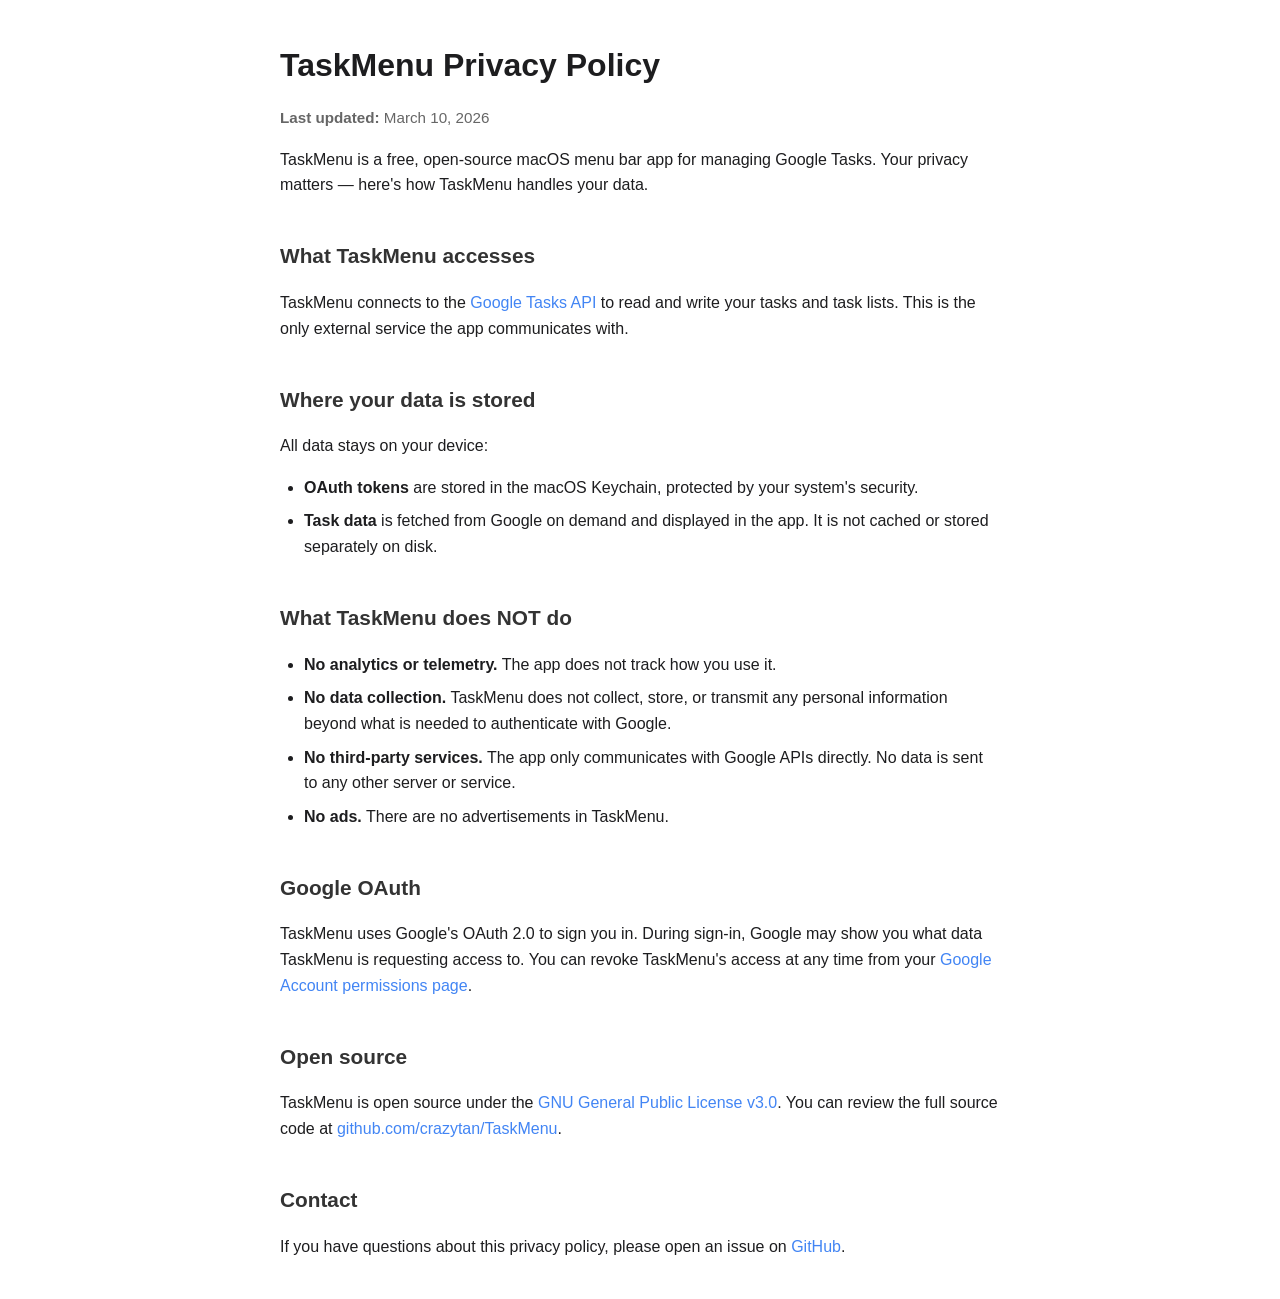
==== docs/privacy.html @ d13bd48c "Add HTML privacy policy for Google OAuth compliance" ====
<!DOCTYPE html>
<html lang="en">
<head>
    <meta charset="UTF-8">
    <meta name="viewport" content="width=device-width, initial-scale=1.0">
    <title>TaskMenu — Privacy Policy</title>
    <style>
        body { font-family: -apple-system, BlinkMacSystemFont, 'Segoe UI', Roboto, sans-serif; max-width: 720px; margin: 40px auto; padding: 0 20px; color: #1d1d1f; line-height: 1.6; }
        h1 { font-size: 2em; margin-bottom: 0.2em; }
        h2 { font-size: 1.3em; margin-top: 2em; color: #333; }
        a { color: #4285F4; text-decoration: none; }
        a:hover { text-decoration: underline; }
        ul { padding-left: 1.5em; }
        li { margin-bottom: 0.5em; }
        .updated { color: #666; font-size: 0.95em; }
    </style>
</head>
<body>
    <h1>TaskMenu Privacy Policy</h1>
    <p class="updated"><strong>Last updated:</strong> March 10, 2026</p>
    <p>TaskMenu is a free, open-source macOS menu bar app for managing Google Tasks. Your privacy matters — here's how TaskMenu handles your data.</p>

    <h2>What TaskMenu accesses</h2>
    <p>TaskMenu connects to the <a href="https://developers.google.com/tasks">Google Tasks API</a> to read and write your tasks and task lists. This is the only external service the app communicates with.</p>

    <h2>Where your data is stored</h2>
    <p>All data stays on your device:</p>
    <ul>
        <li><strong>OAuth tokens</strong> are stored in the macOS Keychain, protected by your system's security.</li>
        <li><strong>Task data</strong> is fetched from Google on demand and displayed in the app. It is not cached or stored separately on disk.</li>
    </ul>

    <h2>What TaskMenu does NOT do</h2>
    <ul>
        <li><strong>No analytics or telemetry.</strong> The app does not track how you use it.</li>
        <li><strong>No data collection.</strong> TaskMenu does not collect, store, or transmit any personal information beyond what is needed to authenticate with Google.</li>
        <li><strong>No third-party services.</strong> The app only communicates with Google APIs directly. No data is sent to any other server or service.</li>
        <li><strong>No ads.</strong> There are no advertisements in TaskMenu.</li>
    </ul>

    <h2>Google OAuth</h2>
    <p>TaskMenu uses Google's OAuth 2.0 to sign you in. During sign-in, Google may show you what data TaskMenu is requesting access to. You can revoke TaskMenu's access at any time from your <a href="https://myaccount.google.com/permissions">Google Account permissions page</a>.</p>

    <h2>Open source</h2>
    <p>TaskMenu is open source under the <a href="https://github.com/crazytan/TaskMenu/blob/main/LICENSE">GNU General Public License v3.0</a>. You can review the full source code at <a href="https://github.com/crazytan/TaskMenu">github.com/crazytan/TaskMenu</a>.</p>

    <h2>Contact</h2>
    <p>If you have questions about this privacy policy, please open an issue on <a href="https://github.com/crazytan/TaskMenu/issues">GitHub</a>.</p>
</body>
</html>
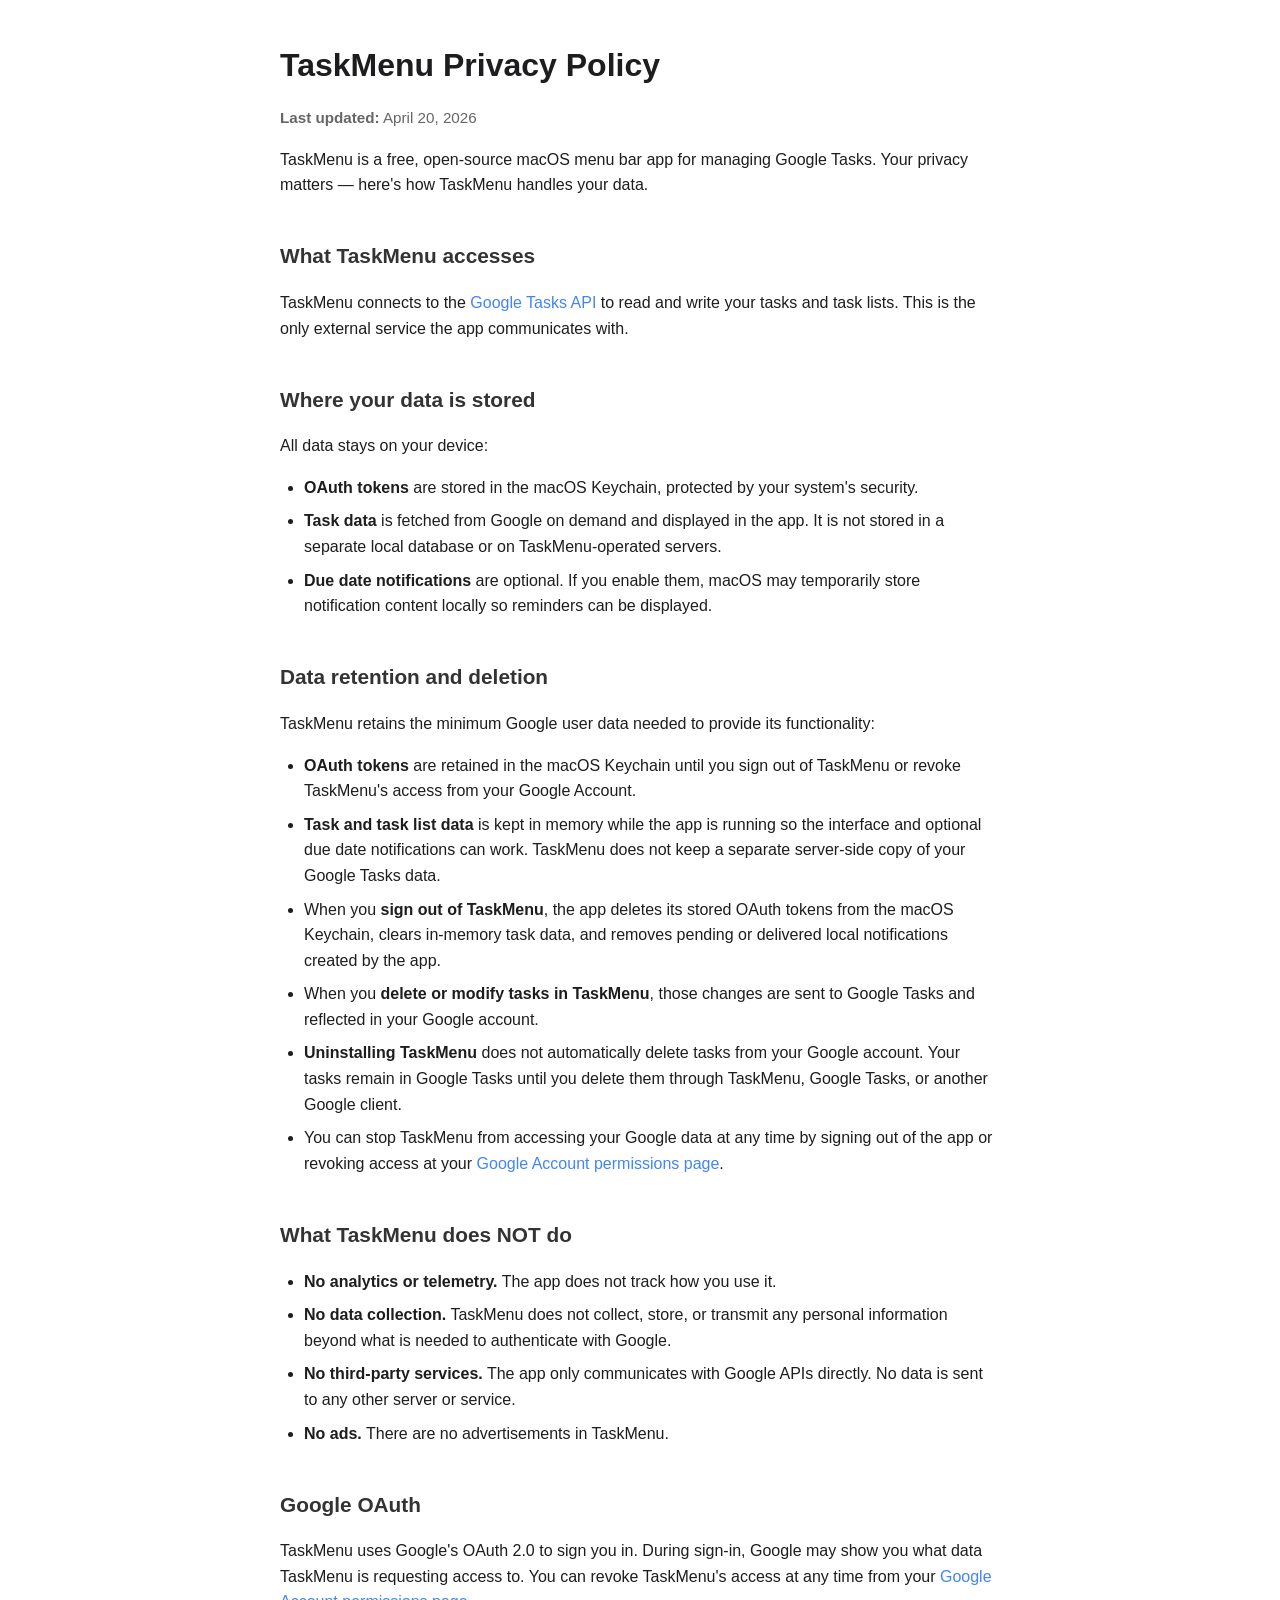
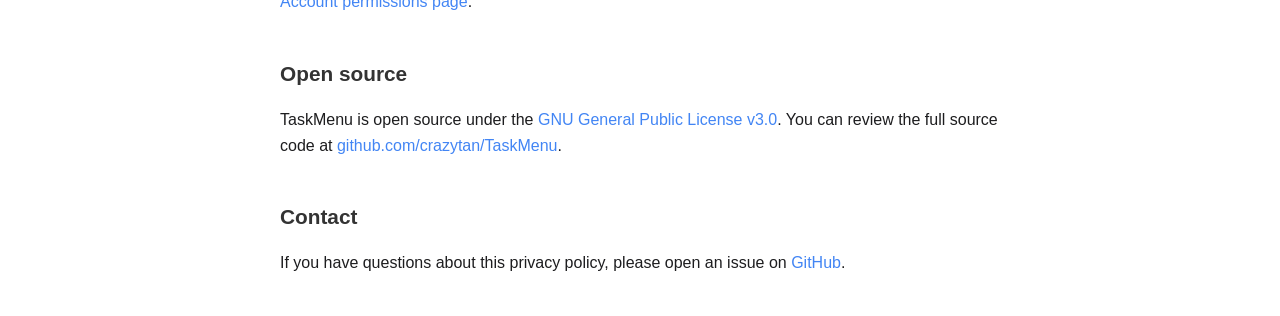
==== commit a7850ca7: "Update privacy policy for OAuth verification" ====
--- a/docs/privacy.html
+++ b/docs/privacy.html
@@ -17,7 +17,7 @@
 </head>
 <body>
     <h1>TaskMenu Privacy Policy</h1>
-    <p class="updated"><strong>Last updated:</strong> March 10, 2026</p>
+    <p class="updated"><strong>Last updated:</strong> April 20, 2026</p>
     <p>TaskMenu is a free, open-source macOS menu bar app for managing Google Tasks. Your privacy matters — here's how TaskMenu handles your data.</p>
 
     <h2>What TaskMenu accesses</h2>
@@ -27,7 +27,19 @@
     <p>All data stays on your device:</p>
     <ul>
         <li><strong>OAuth tokens</strong> are stored in the macOS Keychain, protected by your system's security.</li>
-        <li><strong>Task data</strong> is fetched from Google on demand and displayed in the app. It is not cached or stored separately on disk.</li>
+        <li><strong>Task data</strong> is fetched from Google on demand and displayed in the app. It is not stored in a separate local database or on TaskMenu-operated servers.</li>
+        <li><strong>Due date notifications</strong> are optional. If you enable them, macOS may temporarily store notification content locally so reminders can be displayed.</li>
+    </ul>
+
+    <h2>Data retention and deletion</h2>
+    <p>TaskMenu retains the minimum Google user data needed to provide its functionality:</p>
+    <ul>
+        <li><strong>OAuth tokens</strong> are retained in the macOS Keychain until you sign out of TaskMenu or revoke TaskMenu's access from your Google Account.</li>
+        <li><strong>Task and task list data</strong> is kept in memory while the app is running so the interface and optional due date notifications can work. TaskMenu does not keep a separate server-side copy of your Google Tasks data.</li>
+        <li>When you <strong>sign out of TaskMenu</strong>, the app deletes its stored OAuth tokens from the macOS Keychain, clears in-memory task data, and removes pending or delivered local notifications created by the app.</li>
+        <li>When you <strong>delete or modify tasks in TaskMenu</strong>, those changes are sent to Google Tasks and reflected in your Google account.</li>
+        <li><strong>Uninstalling TaskMenu</strong> does not automatically delete tasks from your Google account. Your tasks remain in Google Tasks until you delete them through TaskMenu, Google Tasks, or another Google client.</li>
+        <li>You can stop TaskMenu from accessing your Google data at any time by signing out of the app or revoking access at your <a href="https://myaccount.google.com/permissions">Google Account permissions page</a>.</li>
     </ul>
 
     <h2>What TaskMenu does NOT do</h2>
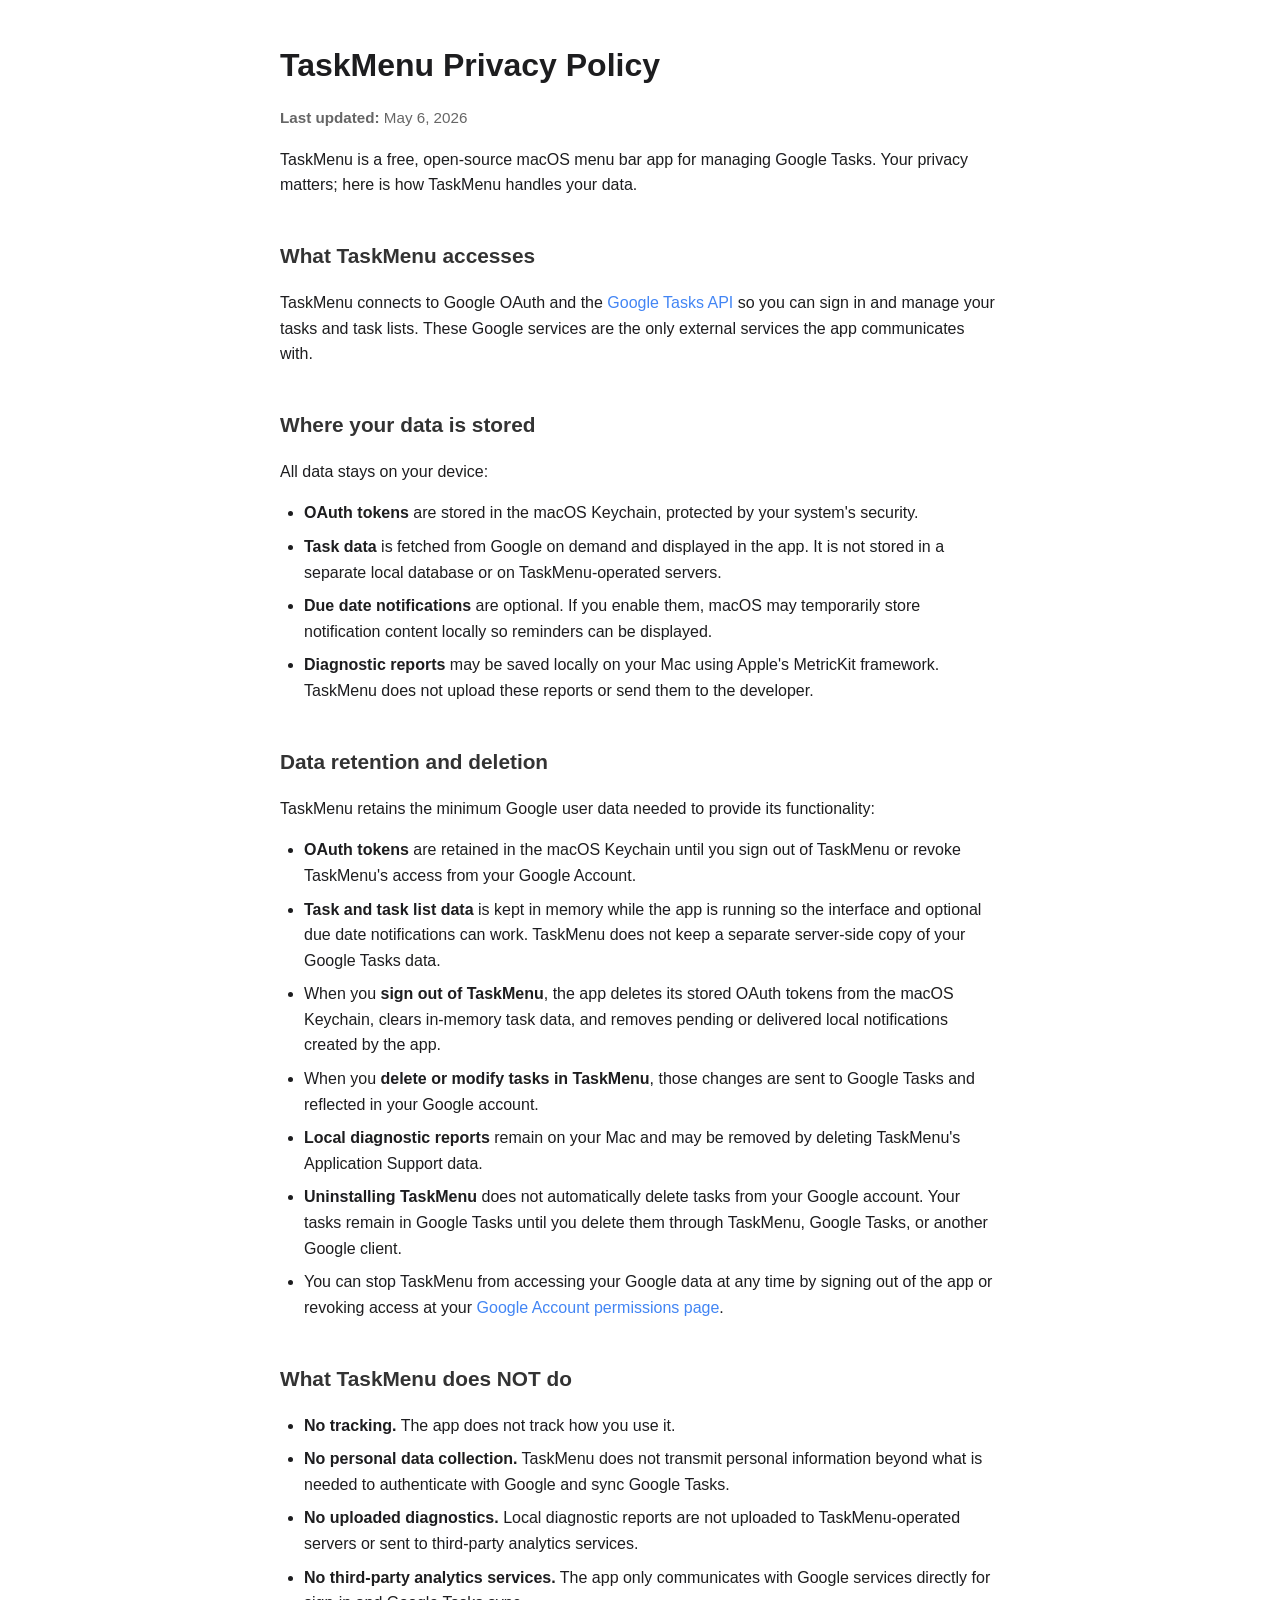
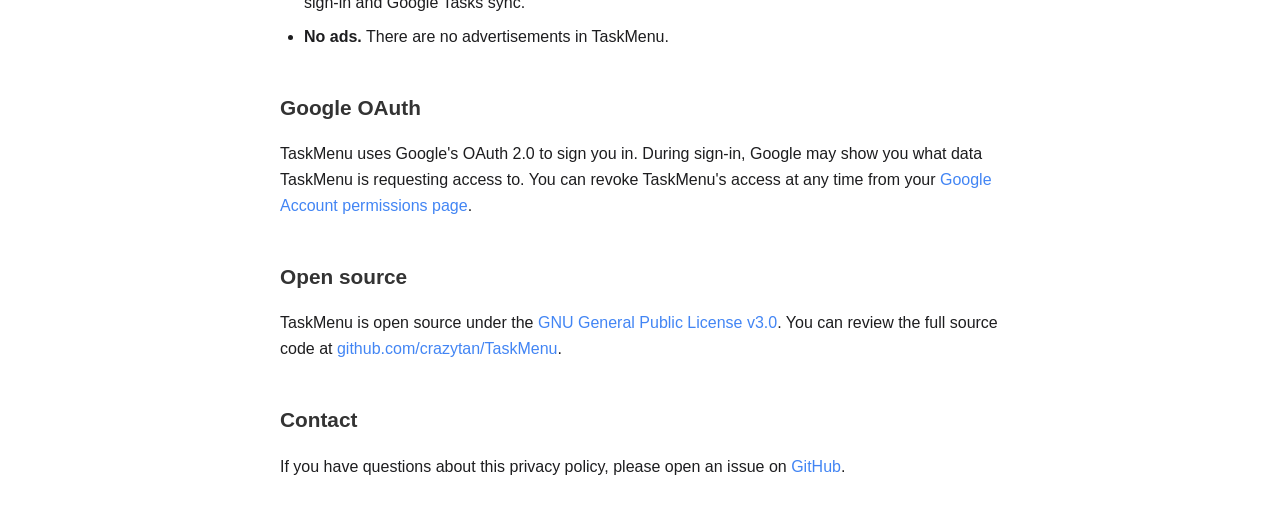
==== commit a92a3c2c: "Update launch wording" ====
--- a/docs/privacy.html
+++ b/docs/privacy.html
@@ -17,11 +17,11 @@
 </head>
 <body>
     <h1>TaskMenu Privacy Policy</h1>
-    <p class="updated"><strong>Last updated:</strong> April 20, 2026</p>
-    <p>TaskMenu is a free, open-source macOS menu bar app for managing Google Tasks. Your privacy matters — here's how TaskMenu handles your data.</p>
+    <p class="updated"><strong>Last updated:</strong> May 6, 2026</p>
+    <p>TaskMenu is a free, open-source macOS menu bar app for managing Google Tasks. Your privacy matters; here is how TaskMenu handles your data.</p>
 
     <h2>What TaskMenu accesses</h2>
-    <p>TaskMenu connects to the <a href="https://developers.google.com/tasks">Google Tasks API</a> to read and write your tasks and task lists. This is the only external service the app communicates with.</p>
+    <p>TaskMenu connects to Google OAuth and the <a href="https://developers.google.com/tasks">Google Tasks API</a> so you can sign in and manage your tasks and task lists. These Google services are the only external services the app communicates with.</p>
 
     <h2>Where your data is stored</h2>
     <p>All data stays on your device:</p>
@@ -29,6 +29,7 @@
         <li><strong>OAuth tokens</strong> are stored in the macOS Keychain, protected by your system's security.</li>
         <li><strong>Task data</strong> is fetched from Google on demand and displayed in the app. It is not stored in a separate local database or on TaskMenu-operated servers.</li>
         <li><strong>Due date notifications</strong> are optional. If you enable them, macOS may temporarily store notification content locally so reminders can be displayed.</li>
+        <li><strong>Diagnostic reports</strong> may be saved locally on your Mac using Apple's MetricKit framework. TaskMenu does not upload these reports or send them to the developer.</li>
     </ul>
 
     <h2>Data retention and deletion</h2>
@@ -38,15 +39,17 @@
         <li><strong>Task and task list data</strong> is kept in memory while the app is running so the interface and optional due date notifications can work. TaskMenu does not keep a separate server-side copy of your Google Tasks data.</li>
         <li>When you <strong>sign out of TaskMenu</strong>, the app deletes its stored OAuth tokens from the macOS Keychain, clears in-memory task data, and removes pending or delivered local notifications created by the app.</li>
         <li>When you <strong>delete or modify tasks in TaskMenu</strong>, those changes are sent to Google Tasks and reflected in your Google account.</li>
+        <li><strong>Local diagnostic reports</strong> remain on your Mac and may be removed by deleting TaskMenu's Application Support data.</li>
         <li><strong>Uninstalling TaskMenu</strong> does not automatically delete tasks from your Google account. Your tasks remain in Google Tasks until you delete them through TaskMenu, Google Tasks, or another Google client.</li>
         <li>You can stop TaskMenu from accessing your Google data at any time by signing out of the app or revoking access at your <a href="https://myaccount.google.com/permissions">Google Account permissions page</a>.</li>
     </ul>
 
     <h2>What TaskMenu does NOT do</h2>
     <ul>
-        <li><strong>No analytics or telemetry.</strong> The app does not track how you use it.</li>
-        <li><strong>No data collection.</strong> TaskMenu does not collect, store, or transmit any personal information beyond what is needed to authenticate with Google.</li>
-        <li><strong>No third-party services.</strong> The app only communicates with Google APIs directly. No data is sent to any other server or service.</li>
+        <li><strong>No tracking.</strong> The app does not track how you use it.</li>
+        <li><strong>No personal data collection.</strong> TaskMenu does not transmit personal information beyond what is needed to authenticate with Google and sync Google Tasks.</li>
+        <li><strong>No uploaded diagnostics.</strong> Local diagnostic reports are not uploaded to TaskMenu-operated servers or sent to third-party analytics services.</li>
+        <li><strong>No third-party analytics services.</strong> The app only communicates with Google services directly for sign-in and Google Tasks sync.</li>
         <li><strong>No ads.</strong> There are no advertisements in TaskMenu.</li>
     </ul>
 
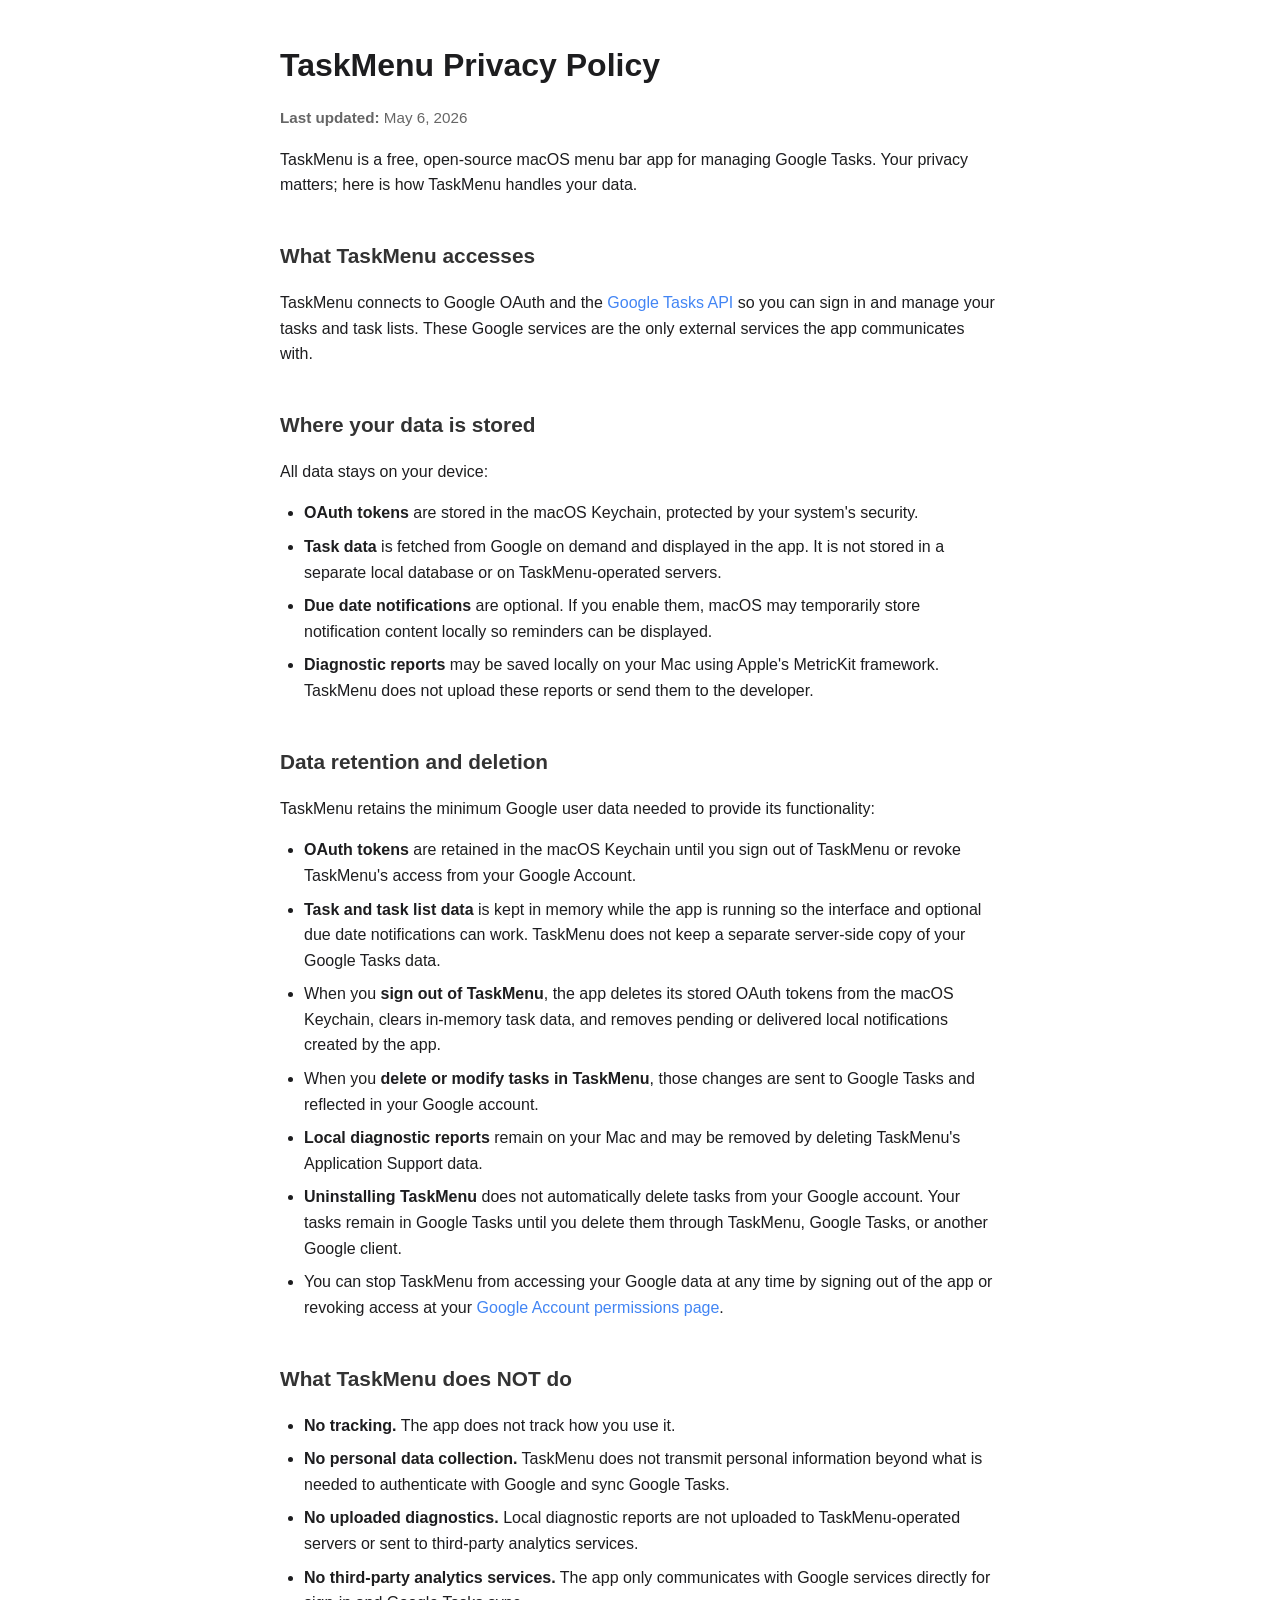
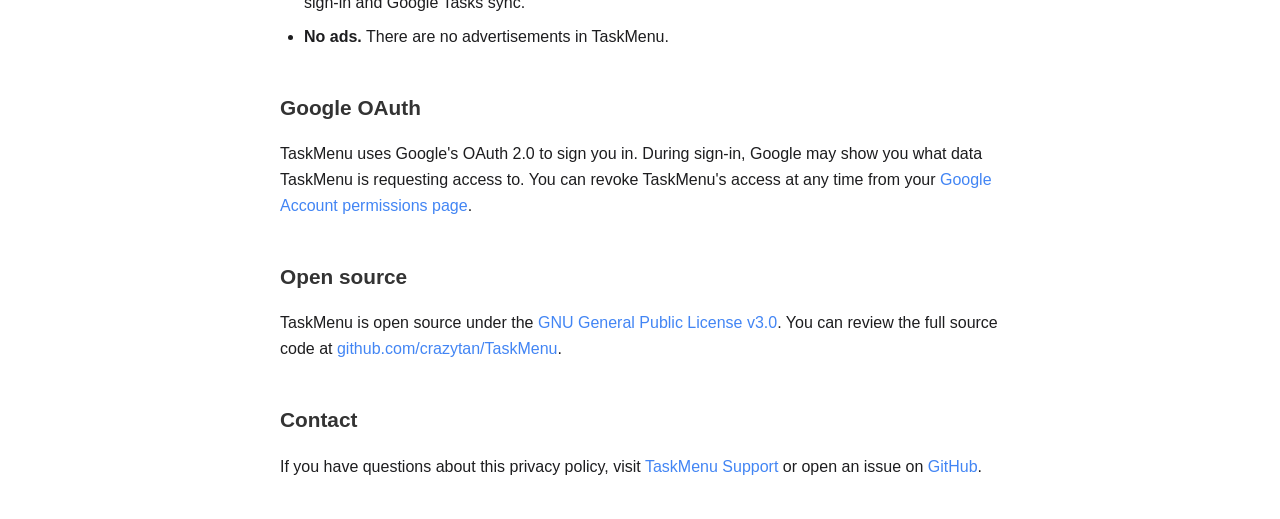
==== commit 6627a056: "Address App Store review feedback" ====
--- a/docs/privacy.html
+++ b/docs/privacy.html
@@ -60,6 +60,6 @@
     <p>TaskMenu is open source under the <a href="https://github.com/crazytan/TaskMenu/blob/main/LICENSE">GNU General Public License v3.0</a>. You can review the full source code at <a href="https://github.com/crazytan/TaskMenu">github.com/crazytan/TaskMenu</a>.</p>
 
     <h2>Contact</h2>
-    <p>If you have questions about this privacy policy, please open an issue on <a href="https://github.com/crazytan/TaskMenu/issues">GitHub</a>.</p>
+    <p>If you have questions about this privacy policy, visit <a href="support.html">TaskMenu Support</a> or open an issue on <a href="https://github.com/crazytan/TaskMenu/issues">GitHub</a>.</p>
 </body>
 </html>
